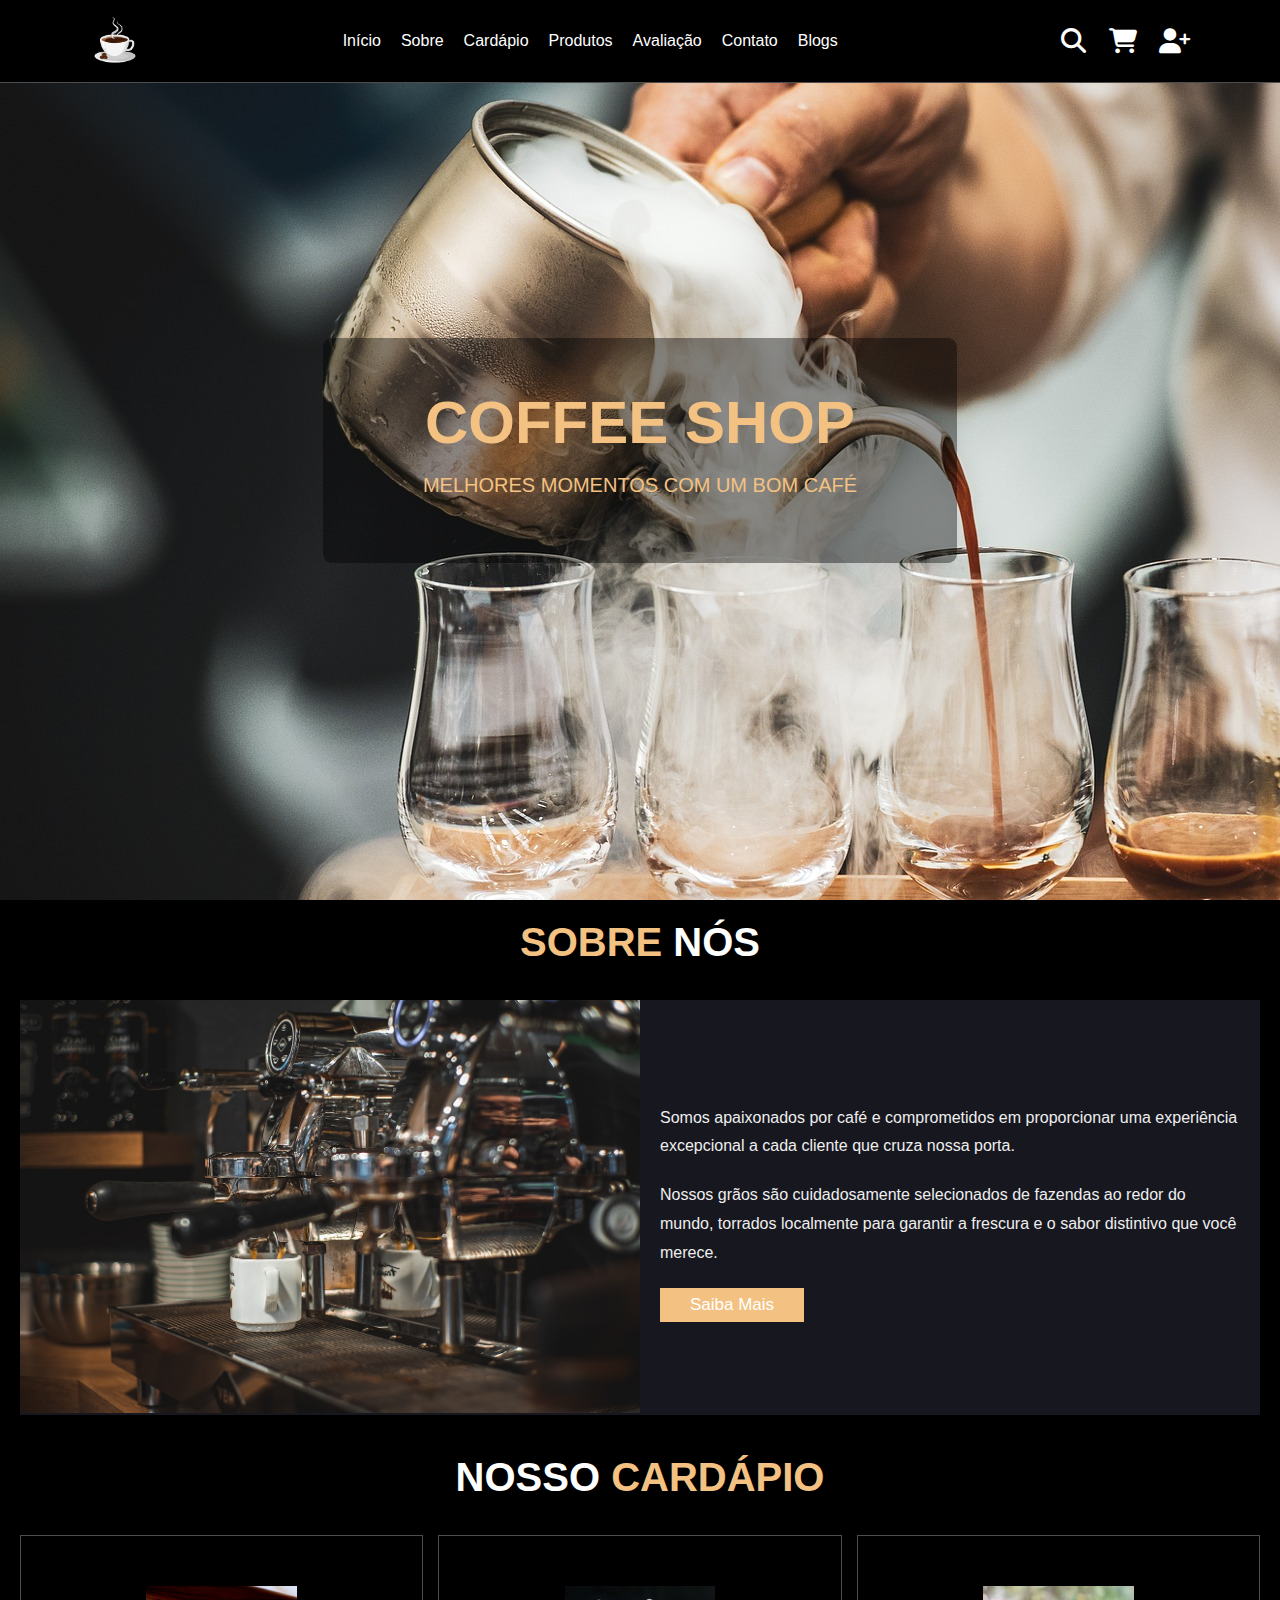
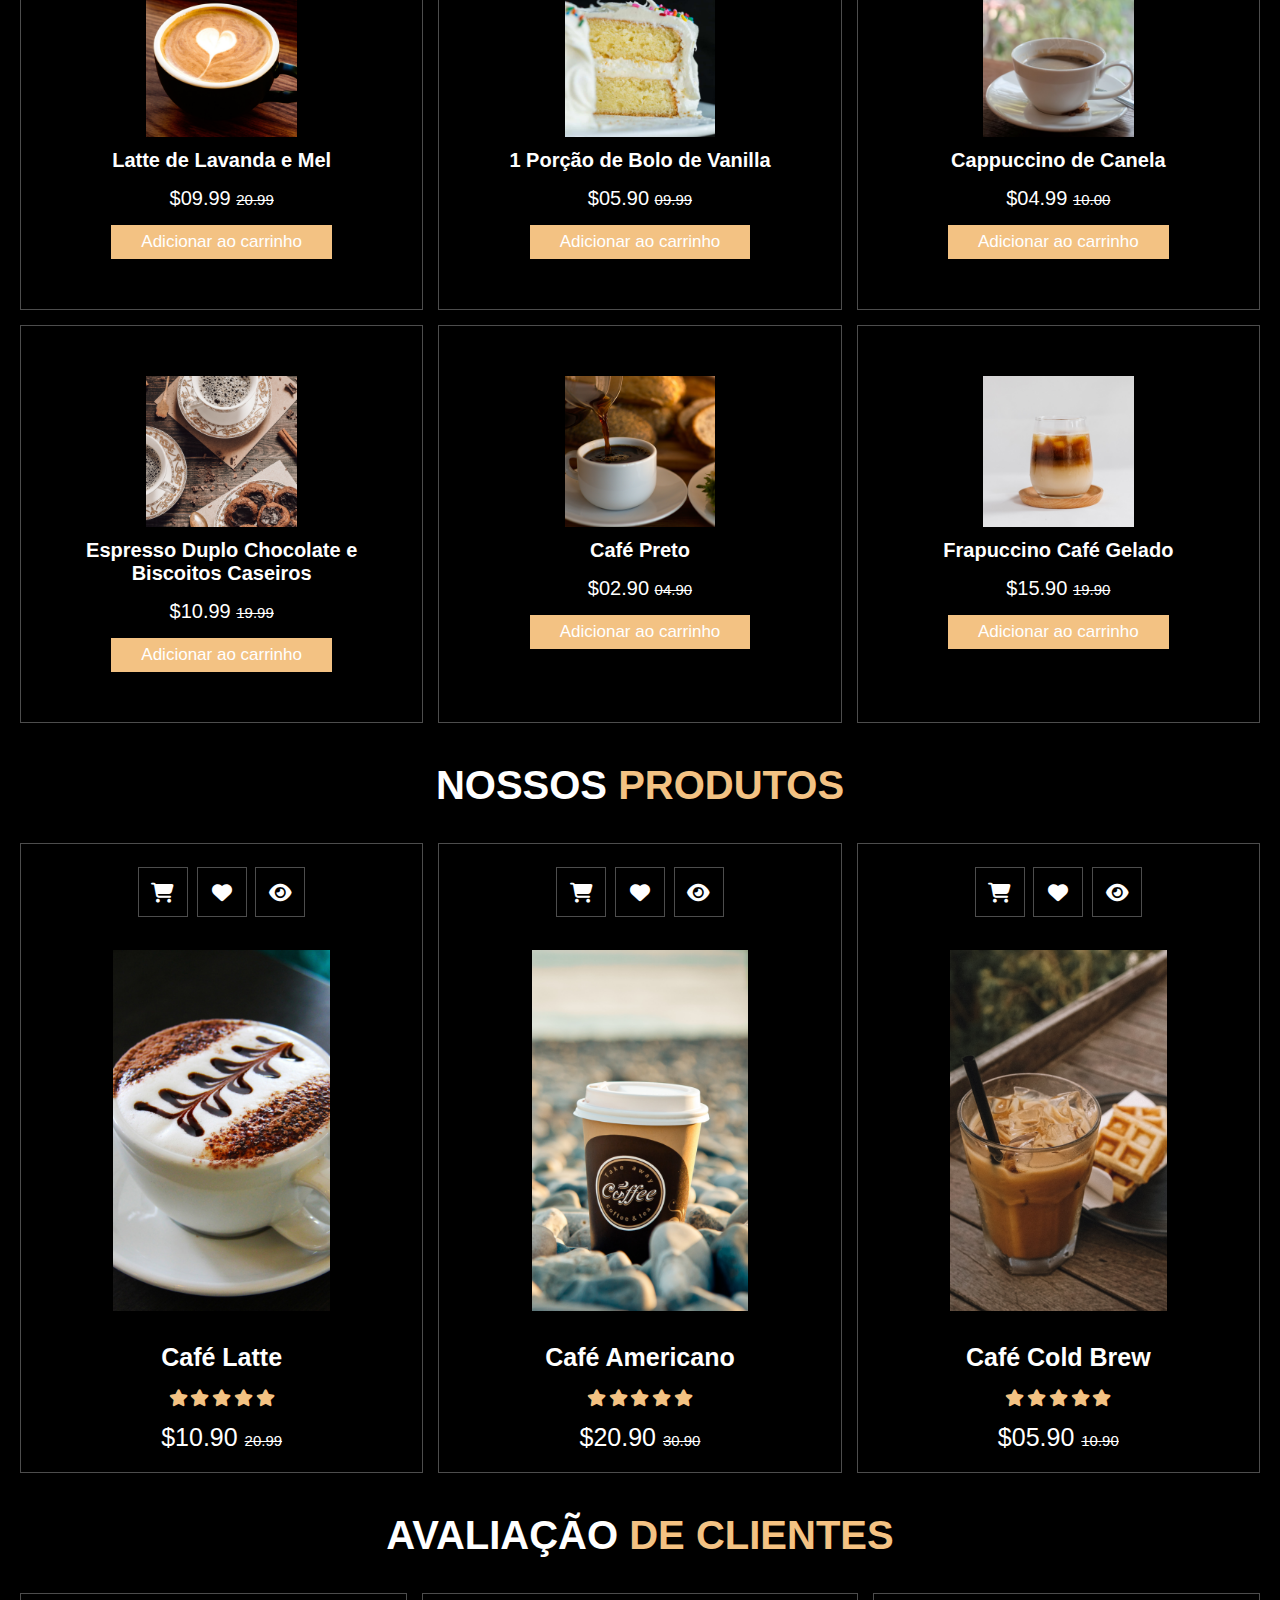
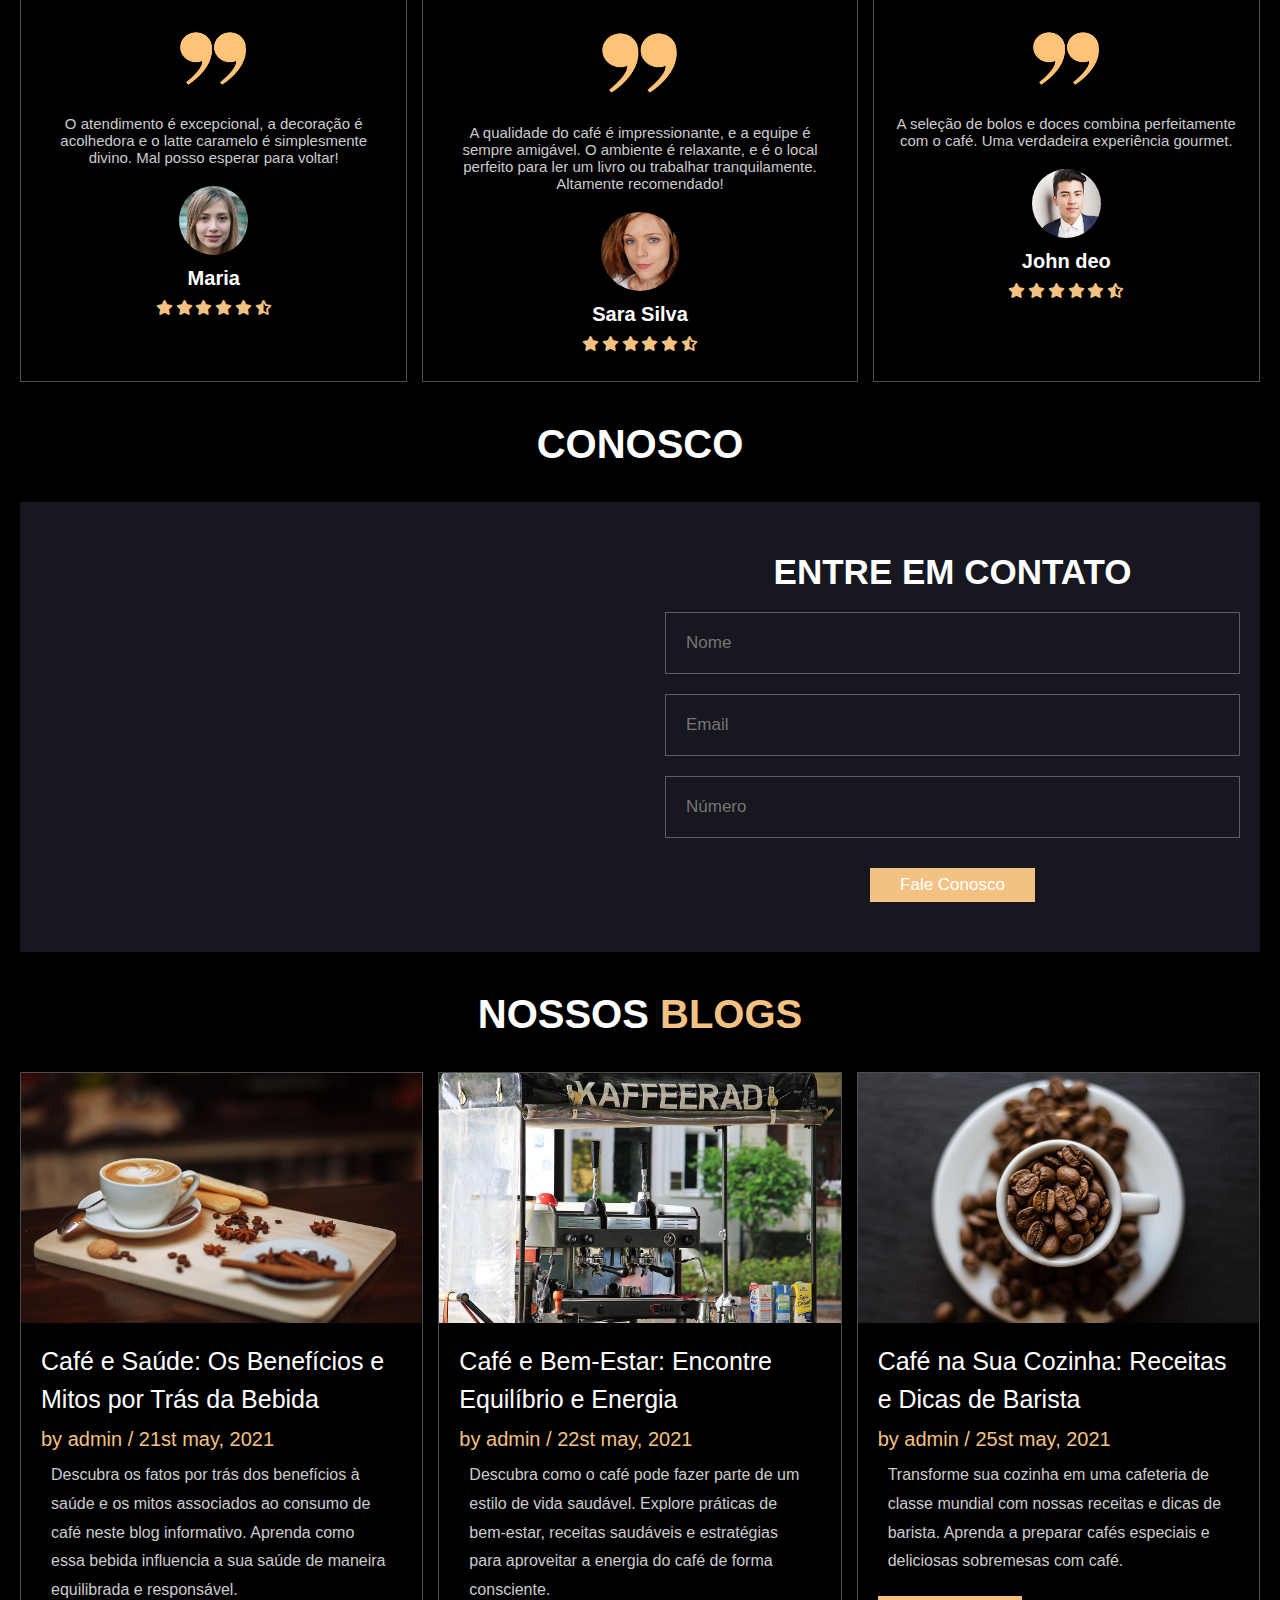
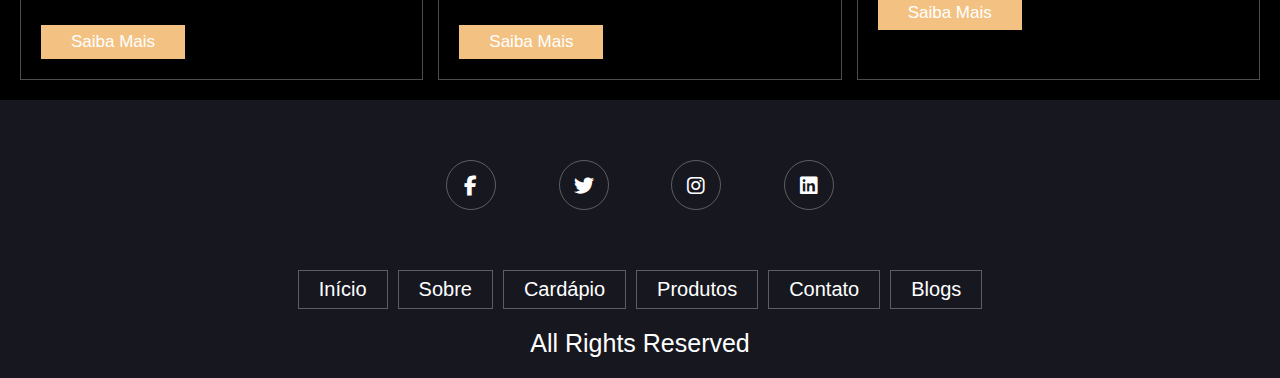
==== CoffeeShopOficial/index.html @ c01f7633 "s" ====
<!DOCTYPE html>
<html lang="en">
<head>
    <meta charset="UTF-8">
    <meta name="viewport" content="width=device-width, initial-scale=1.0">
    <!--font awesome cdn link-->
    <link rel="stylesheet" href="https://cdnjs.cloudflare.com/ajax/libs/font-awesome/6.4.2/css/all.min.css">
      <link rel="stylesheet" href="Style.css">
      <script src="script.js"></script> <!-- precisa ser inicializado antes do cód-->
      <script src="ScriptValidacao.js"></script>
      
    <title>Coffee Shop</title>
  
</head>
<body>
    
    <!--header section starts-->
    <header class="header">
        
       <div class="logo">
        <img src="img/coffeeLogo.png" alt="Coffee Shop">
       </div>

       <nav class="navbar">

         <ul>
            <li><a href="#home">Início</a> </li>
            <li></li><a href="#about">Sobre</a> </li>
            <li>  <a href="#menu">Cardápio</a>  </li>
            <li> </li><a href="#products">Produtos</a> </li>
            <li> <a href="#review">Avaliação</a>  </li>
            <li> </li><a href="#contact">Contato</a>  </li>
            <li><a href="#blogs">Blogs</a>  </li>
            
        </ul>
       
       </nav>

       

       <div class="icons">
       
        <div class="fas fa-search" id="search-btn" onclick="toggleSearch()"></div>

        <div class="fas fa-shopping-cart" id="cart-btn" onclick="toggleCart()" ></div>

        <div class="fa-solid fa-user-plus" id="user-btn" onclick="togglePage()"></div>

        
       
        <div class="fas fa-bars" id="menu-btn" onclick="toggleNavbar()" ></div>
        

        
       </div>

 

       <div class="search-form">
        <input type="search" id="search-box" placeholder="Pesquise aqui...">
        <label for="search-box" class="fas fa-search"></label>
       </div>

     <div class="cart-items-container"> <!-- cart items container begins -->
        <div class="cart-item">
            <span class="fas fa-times"></span>
            
            <div class="content">
                <table>
                    <tr>
                        <td>
                            <img src="img/Design sem nome (10).png" alt="">
                        </td>                    
                    
                    </tr>
                    <tr>
                        <td><h3>1 Porção de Bolo de Vanilla</h3> </td>
                        
                    </tr>
                    <tr>
                        <td><div class="price">$05.90</div></td>
                    </tr>
                </table>
            
              


        
            <span class="fas fa-times"></span>
                    
        </div> 
            
            <div class="content">  
                <table>
                    <tr>
                        <td><img src="img/Design sem nome (11).png" alt=""></td>
                    </tr>
                    <tr>
                        <td><h3>Café Preto</h3></td>
                    </tr>
                    <tr> 
                        <td><div class="price">$02.90</div> </td>
    
                    </tr>
                </table>  
            
       
            <span class="fas fa-times"></span>
        
        
            
            <div class="content">
                <table>
                    <tr>
                        <td><img src="img/Design sem nome (15).png" alt=""> </td>
                    </tr>
                    <tr>
                        <td><h3>Latte de Lavanda e Mel</h3> </td>
                    </tr>
                    <tr>
                        <td><div class="price">$09.99</div> </td>
                    </tr>
                </table>
                
            </div>
        </div>
    
        <!--cart items container ends-->
       </div>

       <div>
        <a href="#" class="btn">Finalizar Compra</a>
       </div>

       
      
    </header>
    <!--header section ends-->

     <!--home section starts-->
     
     <section class="home" id="home">

        <div class="content">
        <h3> Coffee Shop </h3>
        <p>Melhores momentos com um bom café </p>  
        
        </div>

     </section>

     <!--home section ends-->

     <!--about section starts-->
     <section class="about" id="about">
        <h1 class="heading">
            <span>Sobre</span> nós
        </h1>
        <div class="row">
            <div class="image">
                <img src="img/coffee-Shop.jpg" alt="">
            </div>

            <div class="content">
                <p>Somos apaixonados por café e comprometidos em proporcionar uma experiência excepcional a cada cliente que cruza nossa porta.</p>
                <p>Nossos grãos são cuidadosamente selecionados de fazendas ao redor do mundo, torrados localmente para garantir a frescura e o sabor distintivo que você merece.</p>
                <a href="#" class="btn">Saiba Mais</a>
            </div>
        </div>
     </section>
     <!--about section ends-->

     
    <!--menu section starts-->
     <section class="menu" id="menu">
        <h1 class="heading"> Nosso <span>Cardápio</span> </h1>

        <div class="box-container">

          <div class="box">
            <img src="img/Design sem nome (15).png" alt="">
            <h3>Latte de Lavanda e Mel</h3>
            <div class="price">$09.99 <span>20.99</span></div>
            <a href="#" class="btn">Adicionar ao carrinho</a>
          </div> 
          
          <div class="box">
            <img src="img/Design sem nome (10).png" alt="">
            <h3> 1 Porção de Bolo de Vanilla</h3>
            <div class="price">$05.90 <span>09.99</span></div>
            <a href="#" class="btn">Adicionar ao carrinho</a>
          </div>  

          <div class="box">
            <img src="img/Design sem nome (21).png" alt="">
            <h3>Cappuccino de Canela </h3>
            <div class="price">$04.99 <span>10.00</span></div>
            <a href="#" class="btn">Adicionar ao carrinho</a>
          </div>  

          <div class="box">
            <img src="img/Design sem nome (22).png" alt="">
            <h3>Espresso Duplo Chocolate e Biscoitos Caseiros</h3>
            <div class="price">$10.99 <span>19.99</span></div>
            <a href="#" class="btn">Adicionar ao carrinho</a>
          </div>  

          <div class="box">
            <img src="img/Design sem nome (11).png" alt="">
            <h3>Café Preto</h3>
            <div class="price">$02.90 <span>04.90</span></div>
            <a href="#" class="btn">Adicionar ao carrinho</a>
          </div>  

          <div class="box">
            <img src="img/Design sem nome (24).png" alt="">
            <h3>Frapuccino Café Gelado</h3>
            <div class="price">$15.90 <span>19.90</span></div>
            <a href="#" class="btn">Adicionar ao carrinho</a>
          </div>  
        </div>
        </div>
     </section>

     <!--menu section ends-->

     <!--products section starts-->
   <section class="products" id="products">
        <h1 class="heading">nossos <span>produtos</span></h1>
        <div class="box-container">

            <div class="box">
                <div class="icons">
                    <a href="#" class="fas fa-shopping-cart"></a>
                    <a href="#" class="fas fas fa-heart"></a>
                    <a href="#" class="fas fa-eye"></a>
                </div>
                <div class="image">
                    <img src="img/products1.png" alt="">
                </div>
                <div class="content">
                    <h3>Café Latte</h3>
                   
                    <div class="stars">
                        
                            <i class="fas fa-star"></i> 
                            <i class="fas fa-star"></i> 
                            <i class="fas fa-star"></i> 
                            <i class="fas fa-star"></i> 
                            <i class="fas fa-star"></i>
                        
                      
                    </div>
                    <div class="price">$10.90 <span>20.99</span></div>
                </div>
            </div>

            <div class="box">
                <div class="icons">
                    <a href="#" class="fas fa-shopping-cart"></a>
                    <a href="#" class="fas fas fa-heart"></a>
                    <a href="#" class="fas fa-eye"></a>
                </div>
                <div class="image">
                    <img src="img/products2.png" alt="">
                </div>
                <div class="content">
                    <h3>Café Americano</h3>
                   
                    <div class="stars">
                        
                        <i class="fas fa-star"></i> 
                        <i class="fas fa-star"></i> 
                        <i class="fas fa-star"></i> 
                        <i class="fas fa-star"></i> 
                        <i class="fas fa-star"></i>
                    
                  
                </div>
                    <div class="price">$20.90 <span>30.90</span></div>
                </div>
            </div>

            <div class="box">
                <div class="icons">
                    <a href="#" class="fas fa-shopping-cart"></a>
                    <a href="#" class="fas fas fa-heart"></a>
                    <a href="#" class="fas fa-eye"></a>
                </div>
                <div class="image">
                    <img src="img/products3.png" alt="">
                </div>
                <div class="content">
                    <h3>Café Cold Brew</h3>
                   
                    <div class="stars">
                        
                        <i class="fas fa-star"></i> 
                        <i class="fas fa-star"></i> 
                        <i class="fas fa-star"></i> 
                        <i class="fas fa-star"></i> 
                        <i class="fas fa-star"></i>
                    
                  
                </div>
                    <div class="price">$05.90 <span>10.90</span></div>
                </div>
            </div>
            </div>
        </div>

     </section>
     <!--products section ends-->

     <!-- review section starts-->
     <section class="review" id="review">
        <h1 class="heading">Avaliação <span>de clientes</span></h1>
        
        <div class="box-container">
            <div class="box">
            <img src="img/quote1.png" alt="quote">
                <p>O atendimento é excepcional, a decoração é acolhedora e o latte caramelo  é simplesmente divino. Mal posso esperar para voltar!</p>
                <img src="img/review.png" alt="" class="user">
                <h3>Maria</h3>
                <div class="stars">
                    <i class="fas fa-star"></i>
                    <i class="fas fa-star"></i>
                    <i class="fas fa-star"></i>
                    <i class="fas fa-star"></i>
                    <i class="fas fa-star"></i>
                    <i class="fas fa-star-half-alt"></i>
                </div>
            
            </div>

            <div class="box">
                <img src="img/quote1.png" alt="quote">
                    <p> A qualidade do café é impressionante, e a equipe é sempre amigável. O ambiente é relaxante, e é o local perfeito para ler um livro ou trabalhar tranquilamente. Altamente recomendado!</p>
                    <img src="img/review2.png" alt="" class="user">
                    <h3>Sara Silva</h3>
                    <div class="stars">
                        <i class="fas fa-star"></i>
                        <i class="fas fa-star"></i>
                        <i class="fas fa-star"></i>
                        <i class="fas fa-star"></i>
                        <i class="fas fa-star"></i>
                        <i class="fas fa-star-half-alt"></i>
                    </div>
                
                </div>

                <div class="box">
                    <img src="img/quote1.png" alt="quote">
                        <p> A seleção de bolos e doces combina perfeitamente com o café. Uma verdadeira experiência gourmet.</p>
                        <img src="img/review3.png" alt="" class="user">
                        <h3>John deo</h3>
                        <div class="stars">
                            <i class="fas fa-star"></i>
                            <i class="fas fa-star"></i>
                            <i class="fas fa-star"></i>
                            <i class="fas fa-star"></i>
                            <i class="fas fa-star"></i>
                            <i class="fas fa-star-half-alt"></i>
                        </div>
                    
                    </div>
        </div>
     </section>
     <!--review section ends-->

     <!--contact section starts-->
     <section class="contact" id="contact">
        <h1 class="heading"><span>fale</span> conosco</h1>

        <div class="row">
            <iframe class="map" src="https://www.google.com/maps/embed?pb=!1m18!1m12!1m3!1d43048.33287315763!2d-73.83911566593626!3d40 70984192230309!2m3!1f0!2f0!3f0!3m2!1i1024!2i768!4f13.1!3m3!1m2!1s0x89c24fa5d33f083b%3A0xc80b8f06e177fe62!2sNova%20Iorque%2C%20NY%2C%20EUA!5e0!3m2!1spt-PT!2sbr!4v1696735904314!5m2!1spt-PT!2sbr" allowfullscreen="" loading="lazy"></iframe>
            <form id="form" method="post" action="banco.php">

                <h3>entre em contato</h3>
                <div class="inputBox">
                    <span class="fas fa-user"></span>
                    <input type="text" placeholder="Nome" class="inputs required" oninput="nameValidate()" name="name" >
                </div>
                <span class="span-required"> Digite um Nome com mais de 3 caracteres</span>

                <div class="inputBox">
                    <span class="fas fa-envelope"></span>
                    <input type="text" placeholder="Email" class="inputs required" oninput="emailValidate()" name="email" >     
                </div>
                <span class="span-required"> Digite um Email válido</span>

                <div class="inputBox">
                    <span class="fas fa-phone"></span>
                    <input type="text" placeholder="Número" class="inputs required" oninput="numeroValidate()" name="number">
                       
                </div>
                <span class="span-required">Digite um Número válido</span>
                
                <input type="submit" value="Fale Conosco" class="btn" >

            </form>

        </div>



     </section>
     <!--contact section ends-->
     <!--blogs section starts-->
     <section class="blogs" id="blogs">
        <h1 class="heading">nossos <span>blogs</span></h1>

        <div class="box-container">
            <div class="box">

                <div class="image">
                    <img src="img/coffeeImage1.jpg" alt="">
                </div>

                <div class="content">
                    <a href="#" class="title">Café e Saúde: Os Benefícios e Mitos por Trás da Bebida</a>
                    <span>by admin / 21st may, 2021</span>
                    <p>Descubra os fatos por trás dos benefícios à saúde e os mitos associados ao consumo de café neste blog informativo. Aprenda como essa bebida influencia a sua saúde de maneira equilibrada e responsável. </p>
                    <a href="#" class="btn">Saiba Mais</a>
                </div>
            </div>


            <div class="box">
                <div class="image">
                    <img src="img/coffee-wheel-1543158_1280.jpg" alt="">
                </div>
                <div class="content">
                    <a href="#" class="title">Café e Bem-Estar: Encontre Equilíbrio e Energia</a>
                    <span>by admin / 22st may, 2021</span>
                    <p>Descubra como o café pode fazer parte de um estilo de vida saudável. Explore práticas de bem-estar, receitas saudáveis e estratégias para aproveitar a energia do café de forma consciente.</p>
                    <a href="#" class="btn">Saiba Mais</a>
                </div>
            </div>

            <div class="box">
                <div class="image">
                    <img src="img/coffeeImage.jpg" alt="">
                </div>
                <div class="content">
                    <a href="#" class="title">Café na Sua Cozinha: Receitas e Dicas de Barista</a>
                    <span>by admin / 25st may, 2021</span>
                    <p>Transforme sua cozinha em uma cafeteria de classe mundial com nossas receitas e dicas de barista. Aprenda a preparar cafés especiais e deliciosas sobremesas com café. </p>
                    <a href="#" class="btn">Saiba Mais</a>
                </div>
            </div>

        </div>
     </section>

     <!--blogs section ends-->

     <!--footer section starts-->
     <section class="footer">
        <div class="share">
            <a href="https://pt-br.facebook.com/StarbucksBrasil/" class="fab fa-facebook-f"></a>
            <a href="https://twitter.com/Starbucks" class="fab fa-twitter"></a>
            <a href="https://www.instagram.com/starbucksbrasil/" class="fab fa-instagram"></a>
            <a href="https://www.linkedin.com/company/starbucks/" class="fab fa-linkedin"></a>
            
            
        </div>

        <div class="links">
            <a href="#">Início</a>
            <a href="#">Sobre</a>
            <a href="#">Cardápio</a>
            <a href="#">Produtos</a>
            <a href="#">Contato</a>
            <a href="#">Blogs</a>
            
        </div>
        <div class="credit"> All Rights Reserved</div>
     </section>
     <!--footer section ends-->
</body>




</html>
---- CoffeeShopOficial/Style.css ----
:root{
    --main-color: #f3c283;
    --black: #17171f;
    --bg: #000000;
    --border: .1rem solid rgba(255,255,255,.3)

    /* RGBA (o A é a opacidade da cor, ou seja, é declarado de 0 a 1) */
}

*{
    font-family: 'Roboto', sans-serif;
    margin: 0; padding: 0;
    box-sizing: border-box; /*define como a largura e a altura dos elementos são calculadas */

    outline: none; border: none;
    text-decoration: none; /*Remove sublinhados de links */

    transition: .2s linear;
} /* vai selecionar todos os elementos e os elementos secundários como um todo */

  @import url('https://fonts.googleapis.com/css2?family=Montserrat:ital,wght@0,100;0,200;0,300;0,500;0,600;0,700;0,800;0,900;1,100;1,200;1,300;1,400;1,500;1,600;1,700;1,800;1,900&family=Roboto:ital,wght@0,100;0,300;0,400;0,500;0,700;0,900;1,100;1,300;1,400;1,500;1,700;1,900&display=swap');

  html {
    font-size: 62.5%;  /* Define o tamanho da fonte base para 62.5% do tamanho padrão (1rem = 10px) */
    overflow-x: hidden; /* Esconde a barra de rolagem horizontal */
    scroll-padding-top: 9rem; /* Define o espaçamento superior ao rolar para 9rem (útil para links ancorados) */
    scroll-behavior: smooth; /* Adiciona um efeito de rolagem suave */
}
/*Vai selecionar somente o elemento html*/


html::-webkit-scrollbar {
    width: .8rem; /* Define a largura da barra de rolagem */
}

html::-webkit-scrollbar-track {
    background: transparent; /* Define o plano de fundo da trilha da barra de rolagem como transparente */
}

html::-webkit-scrollbar-thumb {
    background: #f3c283; /* Define a cor de fundo do botão da barra de rolagem */
    border-radius: 5rem; /* Adiciona bordas arredondadas ao botão da barra de rolagem */
}

body{
    background: var(--bg);
}
section{
    padding: 2rem;
}
/*TITULOS*/

.heading{
    text-align: center;
    color: #fff;
    text-transform: uppercase;
    padding-bottom: 3.5rem;
    font-size: 4rem;
}
.heading span{
    color: var(--main-color);
    text-transform: uppercase;
}

/* BUTTON */
.btn {
    margin-top: 10px;  /* Adiciona uma margem superior de 10 pixels */
    display: inline-block;  /* Define o elemento como um bloco em linha */
    padding: 7px 30px;  /* Adiciona espaçamento interno de 7 pixels no 
    topo/fundo e 30 pixels nos lados */
    font-size: 1.7rem;  /* Define o tamanho da fonte como 1.7 rem */
    color: #fff;  /* Define a cor do texto como branco */
    background: var(--main-color);  /* Usa uma variável CSS para definir a cor de fundo */
    cursor: pointer;  /* Altera o cursor para indicar que é clicável */
 }
 
 .btn:hover {
     letter-spacing: .2rem;  /* Adiciona espaçamento entre as letras quando o mouse está sobre o botão */
     background: #000000;
 }
/* HEADER - CABEÇALHO */

.header{
    background: var(--bg);
    display: flex;
    align-items:center;
    justify-content: space-between; 
    padding: 1.5rem 7%;
    border-bottom: var(--border);
    position: fixed;
    top:0; left:0; right:0;
    z-index: 1000;
}

/* acontece que como eu estou referenciando o HEADER primeiro, então a img vai pegar 3% do total da largura relativo do CONTAINER PAI, por isso ficou largo.
mas se for PX, vai ser só em pixels, então vai ser somente a area da imagem mesmo, só em uma area.
width: 3%;*/

.header .logo img {
    width: 50px;
}

.header .navbar a {
    margin:0 1rem;
    font-size: 1.6rem;
    color: #fff;
}
.header .navbar ul{
    display: flex;
}

.header .navbar ul li{
    display: flex;
}
.header .navbar a:hover {
    color: var(--main-color);
    border-bottom: .1rem solid var(--main-color);
    padding-bottom: .5rem;
}

.header .icons div{
    color: #fff;
    cursor: pointer;
    font-size: 2.5rem;
    margin-left: 2rem;
}

.header .icons div:hover {
    color:var(--main-color);
}

.header .search-form.active{
    transform: scaleY(1);
}
.header .search-form input{
    height: 100%;
    width: 100%;
    font-size: 1.6rem;
    color: var(--black);
    padding:1rem;
    text-transform: none;
}

.header .search-form label{
    cursor: pointer;
    font-size: 2.2rem ;
    margin-right: 1.5rem;
    color:var(--black);
}
.header .search-form label:hover{
    color: var(--main-color);

}

.header.cart-item img{
    width: 100px;
}

.header .cart-items-container{
    position: absolute;
    top:100%; right: -100%;
    height: calc(100vh - 9.5rem);
    width: 35rem;
    background: #fff;
    padding: 0 1.5rem;

}

.header .cart-items-container.active {
    right:0;
}

.header .cart-items-container .cart-item{
    position: relative;
    margin: 2rem 0;
    align-items: center;
    gap: 1.5rem;
}

.header .cart-items-container .cart-item .fa-times {
    position: absolute;
    top: 1rem; right: 1rem;
    font-size: 2rem;
    cursor: pointer;
    color: var(--black);
}

.header .cart-items-container .cart-item .fa-times:hover {

 color: var(--main-color);

}
.header .cart-items-container .cart-item img{
    height: 7rem;
}

.header .cart-items-container .cart-item .content h3{
    font-size: 2rem;
    color: var(--black);
    padding-bottom: .5rem;
}

.header .cart-items-container .cart-item .content .price{
    font-size: 2rem;
    color: var(--main-color);
    padding-bottom: .5rem;
}

.header .cart-items-container .btn{
    width: 100%;
    text-align: center;
}

#menu-btn{
    display: none;
}

.header .search-form{
    position: absolute;
    top: 115%; right: 7%;
    background: #fff;
    width: 50rem;
    height: 5rem;
    display: flex;
    align-items: center;
    transform: scaleY(0);
    transform-origin: top;
    
    
}
/*HEADER ENDS */

/* HOME STARTS */
.home {
    background-position: left;  /* Define a posição do plano de fundo à esquerda */
    justify-content: center;    /* Centraliza os itens horizontalmente */
    text-align: center;         /* Centraliza o texto dentro do contêiner */
    min-height: 100vh;          /* Define a altura mínima como 100% da altura da viewport */
    display: flex; /* Usa o modelo de layout flexbox */
    align-items: center;        /* Centraliza os itens verticalmente */
    background: url(img/barista-5055060_1920.jpg);  /* Define a imagem de fundo */
    block-size: cover;          /* Usa a propriedade cover para cobrir completamente o contêiner */
}

.home .content {
    background: rgba(0, 0, 0, 0.4);   /* Define um fundo com uma cor preta semitransparente */
    border-radius: 0.9rem;            /* Adiciona bordas arredondadas ao contêiner */
    padding-top: 50px;                /* Espaçamento superior de 50 pixels */
    padding-right: 100px;               /* Espaçamento direito de 30 pixels */
    padding-bottom: 50px;             /* Espaçamento inferior de 50 pixels */
    padding-left: 100px;                /* Espaçamento esquerdo de 70 pixels */
    max-width: 70rem;                 /* Define a largura máxima do contêiner como 70 rem */
}

.home.content p{
    font-size: 1.5rem;
}


.home .content h3{
    font-size: 6rem;
    text-transform: uppercase;
    color: var(--main-color);
   
    
}
.home .content span{
    font-size: 6rem;
    text-transform: uppercase;
    color: #f3c283;
   
    
}

.home .content p{
    font-size: 2rem;
    font-weight: lighter;
    line-height: 1.8;
    padding:1rem 0;
    text-transform:uppercase;
    color: var(--main-color);
    
}

.home .content .p span{
    font-size: 2rem;
    font-weight: lighter;
    line-height: 1.8;
    padding:1rem 0;
    text-transform:uppercase;
    color: #000000;
    
}
/* HOME ENDS */


.review .box-container .box img{
    width: 10%;
} 

/*media queries */

.row img{
    width: 50%;
}

.about .row {
    display: flex;
    align-items: center;
    background:var(--black);
    flex-wrap: wrap;
}
.about .row .image{
    flex: 1 1 45rem;
}
.about .row img{
    width: 100%;
}
.about .row .content{
    flex: 1 1 45rem;
    padding: 2rem;
}
.about .row .content h3{
    font-size: 3rem;
    color: #fff;
}
.about .row .content p{
    font-size: 1.6rem;
    color: #eee;
    padding: 1rem 0;
    line-height: 1.8;
}
.menu .box-container {
    display: grid;
    grid-template-columns: repeat(auto-fit,minmax(30rem,1fr));
    gap:1.5rem;
}
.menu .box-container .box{
    padding:5rem;
    text-align:center;
    border:var(--border);

}



.box-container .box img {
    width: 50%;
}
.menu .box-container .box h3{
    color: #fff;
    font-size: 2rem;
    padding:1rem 0;

}
.menu .box-container .box .price{
    color: #fff;
    font-size: 2rem;
    padding: .5rem 0;
    
}
.menu .box-container .box span{
    font-size: 1.5rem;
    text-decoration: line-through;
    
    
}

.menu .box-container .box:hover > *{
    color:#fff;
}
.products .box-container .box img{
    width: 60%;
    padding-top: 30px;
}
.products .box-container{
    display: grid;
    grid-template-columns: repeat(auto-fit,minmax(30rem,1fr));
    gap:1.5rem;
}
.products .box-container .box {
    text-align: center;
    border: var(--border);
    padding: 2rem;
}
.products .box-container .box .icons a{
    height: 5rem;
    width: 5rem;
    line-height: 5rem;
    font-size: 2rem;
    border:var(--border);
    color:#fff;
    margin: .3rem;


}
.products .box-container .box .icons a:hover{
    background: var(--main-color);
}
.products .box-container .box .icons .image{
    padding:2.5rem 0;
}
.products .box-container .box .icons .image img{
    height:25rem;
    
}
.products .box-container .box .content h3{
    color: #fff;
    padding-top: 30px;
    font-size:2.5rem;
}
.stars ul{
    display: flex;
    list-style-type: none;
    align-items: center;
    justify-items: center;
    margin-left: 11.8rem;
    


}
.products .box-container .box .content .stars {
    padding: 1.7rem;
}

.products .box-container .box .content .stars i{
    font-size: 1.7rem;
    color: var(--main-color);
}
.products .box-container .box .content .price{
    color:#fff;
    font-size: 2.5rem;
}

.products .box-container .box .content .price span{
    text-decoration: line-through;
    font-weight: lighter;
    font-size: 1.5rem;
}
.review .box-container .box img{
    width: 20%;
}
.review .box-container{
    display: flex;
    grid-template-columns: repeat(auto-fit,minmax(30rem,1fr));
    gap:1.5rem;
}
.review .box-container .box{
    border: var(--border);
    text-align: center;
    padding:3rem 2rem;
}
.review .box-container .box p{
    font-size:1.5rem;
    line-height:center;
    color: #ccc;
    padding: 2rem 0;
}
.review .box-container .box .user{
    
    border-radius: 50%;
    object-fit:cover ;
}
.review .box-container .box h3{
    padding: 1rem 0;
    font-size: 2rem;
    color: #fff;
}
.review .box-container .box .stars i{
    
    font-size: 1.5rem;
    color: var(--main-color);
}
.contact .row{
    display: flex;
    align-items: center;
    background:var(--black);
    flex-wrap: wrap;
    gap:1rem;
}
.contact .row .map{
    flex:1 1 45rem;
    width:100%;
    object-fit: cover;
}
.contact .row form{
    flex:1 1 45rem;
}
.contact .row{
    display: flex;
    align-items: center;
    background: var(--black);
    flex-wrap: wrap;
    gap:1rem;
}
.contact .row .map{
    flex:1 1 45rem;
    width:100%;
    object-fit:cover;
}
.contact .row form{
    flex:1 1 45rem;
    padding:5rem 2rem;
    text-align:center;
}
.contact .row form h3{
    text-transform: uppercase;
    font-size:3.5rem;
    color:#fff;
    text-align: center;
}
.contact .row form .inputBox{
    display: flex;
    align-items:center;
    margin-top: 2rem;
    margin-bottom: 2rem;
    background: var(--black);
    border: var(--border);

}
.contact .row form .inputBox span{
    color:#fff;
    font-size: 2rem;
    padding-left: 2rem;
}
.contact .row form .inputBox input{
    width:100%;
    padding: 2rem;
    font-size:1.7rem;
    color: #fff;
    text-transform: none;
    background: none;
}

.contact span{
    display:none;
    font-size: medium;
    color: red;
    
}

.blogs .box-container .box img{
    width: 100%;
}


.blogs .box-container{
    display: grid;
    grid-template-columns: repeat(auto-fit,minmax(30rem,1fr));
    gap:1.5rem;
}

.blogs .box-container .box{
    border:var(--border);
}

.blogs .box-container .box .image{
    height: 25rem;
    overflow: hidden;
    width: 100%;
}

.blogs .box-container .box:hover .image img{
    transform: scale(0.9); /*dentro de qualquer parte do box a imagem aumenta*/
}
.blogs .box-container .box .content{
    padding:2rem;

}
.blogs .box-container .box .content .title{
    font-size: 2.5rem;
    line-height: 1.5;
    color:#fff;
}
.blogs .box-container .box .content .title:hover{
    color:var(--main-color);
}
.blogs .box-container .box .content span{
    color:var(--main-color);
    display: block;
    padding-top: 1rem;
    font-size: 2rem;

}
.blogs .box-container .box .content p{
   font-size:1.6rem ; 
   line-height: 1.8;
   color:#ccc;
   padding: 1rem;
}

.footer{
    background:var(--black);
    text-align: center;
}
.footer .share {
    padding: 1rem 0;

}
.footer .share a{
    height: 5rem;
    width: 5rem;
    line-height: 5rem;
    font-size: 2rem;
    color: #fff;
    border:var(--border);
    margin:3rem;
    border-radius: 50%;
}
.footer .share a:hover{
    background-color: var(--main-color);
}
.footer .links{
    display: flex;
    justify-content: center;
    flex-wrap: wrap;
    padding: 2rem 0;
    gap: 1rem;
}
.footer .links a{
    padding: .7rem 2rem;
    color: #fff;
    border: var(--border);
    font-size: 2rem;
    
}
.footer .links a:hover{
   background: var(--main-color); 
}

.footer .credit{
    font-size: 2.5rem;
    color: #fff;
    font-weight: lighter;
}

/* como a tela vai se comportar em telas de 900 pxs ou menos */
@media (max-width: 900px) {

    .home{
    min-height: 100vh;
    display: flex;
    align-items: center;
    background: url(img/barista-5055060_1920.jpg) no-repeat;
    block-size:cover ;
}

    #menu-btn {
        display: inline-block;
    }

    .header .navbar {
        position: absolute;
        top: 100%;
        right:-100%;
        background: #fff;
        width: 30rem;
        height: calc(100vh - 9.5rem);
        
    }
    
.header .navbar ul{
    display: list-item;
    list-style-type: none;
}

    section{
        padding: 2rem;
    }
    p{
        color:#fff;
    }
    
    .header .navbar.active{
        right: 0;
    }

    .header .navbar a {
        color: var(--black);
        display: block;
        margin: 1.5rem;
        padding: .5rem;
        font-size: 2rem;
    }

    .header .navbar a {
            color: var(--black);
            display: block;
            margin: 1.5rem;
            padding: .5rem;
            font-size: 2rem;
        }

    .row img{
        width: 0%;
    }

    .products .box-container .box img{
        width: 40%;
    }

    .blogs .box-container .box img{
        width: 20%;
    }

    .blogs .box-container{
        display: grid;
        grid-template-columns: repeat(auto-fit,minmax(30rem,1fr));
        gap:1.5rem;
    }

    .blogs .box-container .box{
        border:var(--border);
    }

    .blogs .box-container .box .image{
        height: 25rem;
        overflow: hidden;
        width: 100%;
    }

    .blogs .box-container .box:hover .image img{
        transform: scale(1.0);
    }
    .blogs .box-container .box .content{
        padding:2rem;

    }
    .blogs .box-container .box .content .title{
        font-size: 2.5rem;
        line-height: 1.5;
        color:#fff;
    }
    .blogs .box-container .box .content .title:hover{
        color:var(--main-color);
    }

    .blogs .box-container .box img{
        width: 100%;
    }
    .stars ul{
        display: flex;
        list-style-type: none;
        align-items: center;
        justify-items: center;
        margin-left: 20rem;
        


    }

    /* diferente do tutorial, vou utilizar o botao para poder ativar a funcao. inicialmente era somente utilizando o icon, mas não esta dando certo*/



}
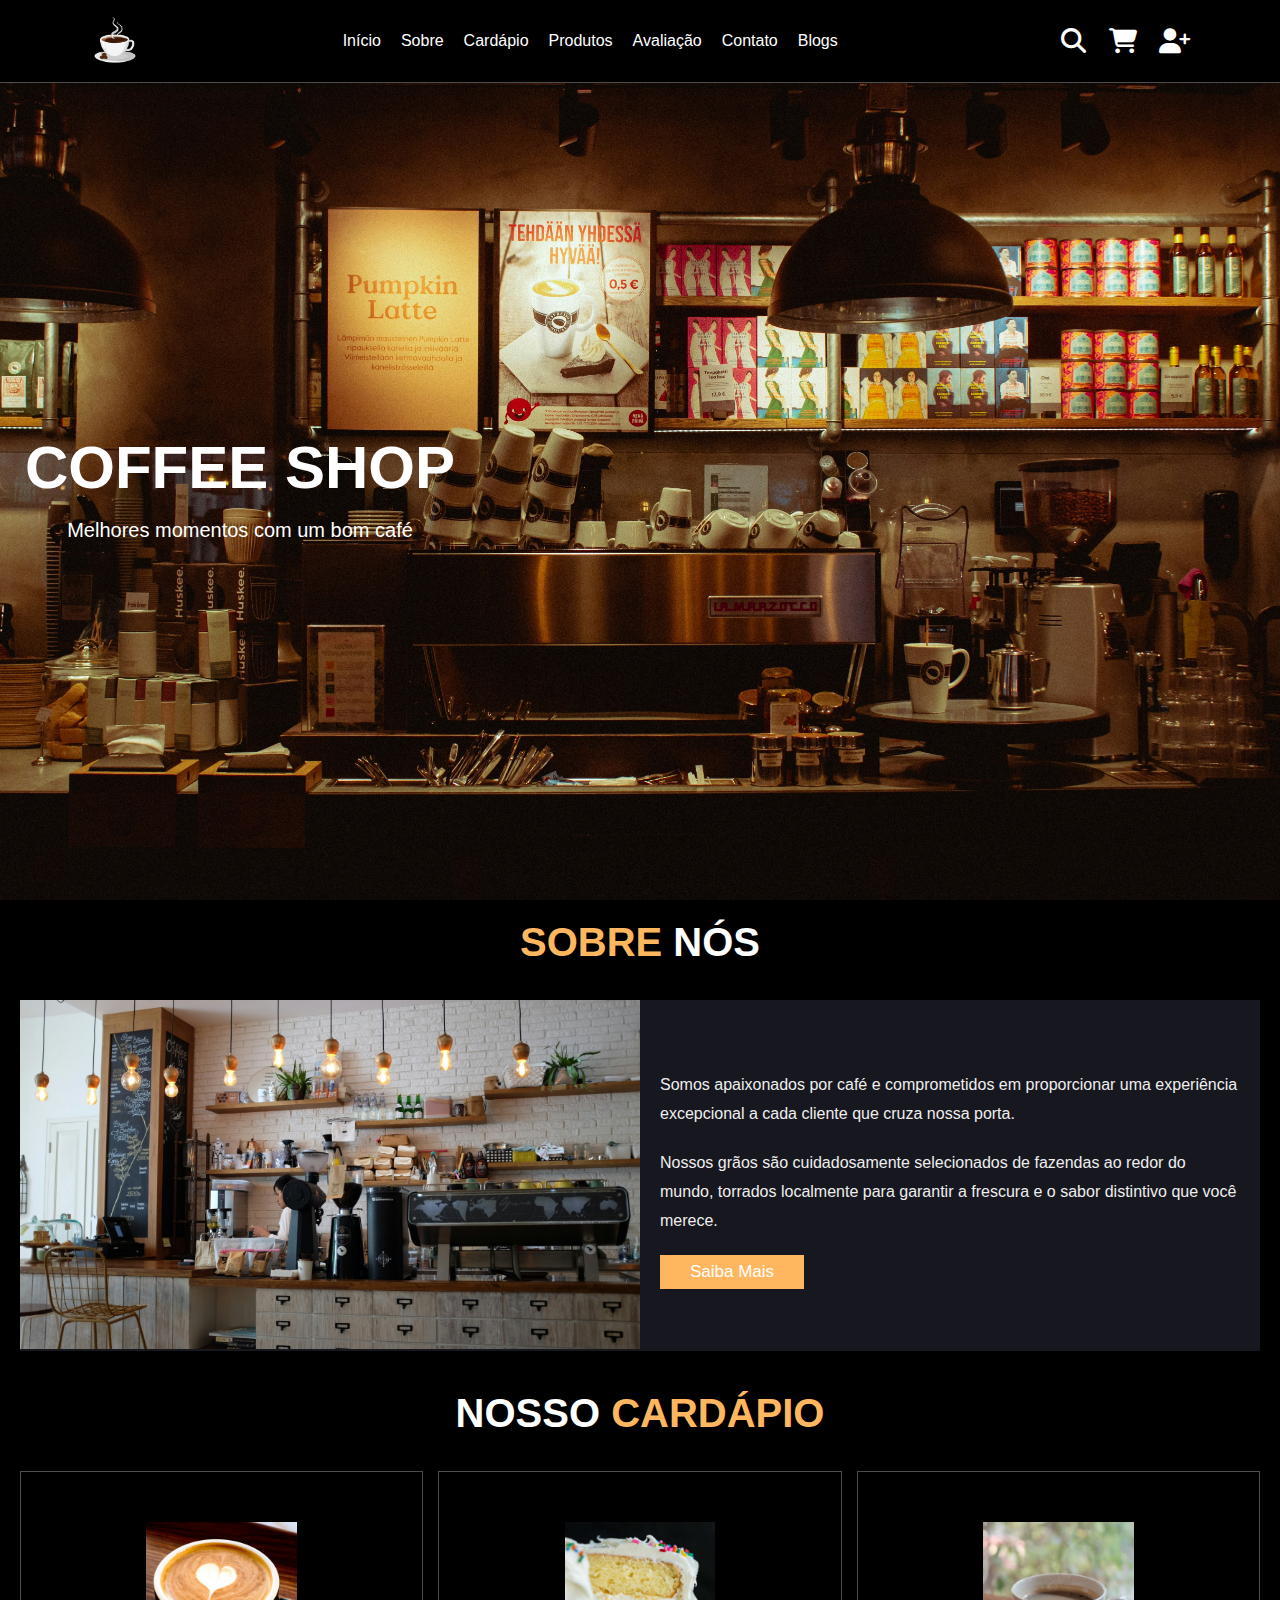
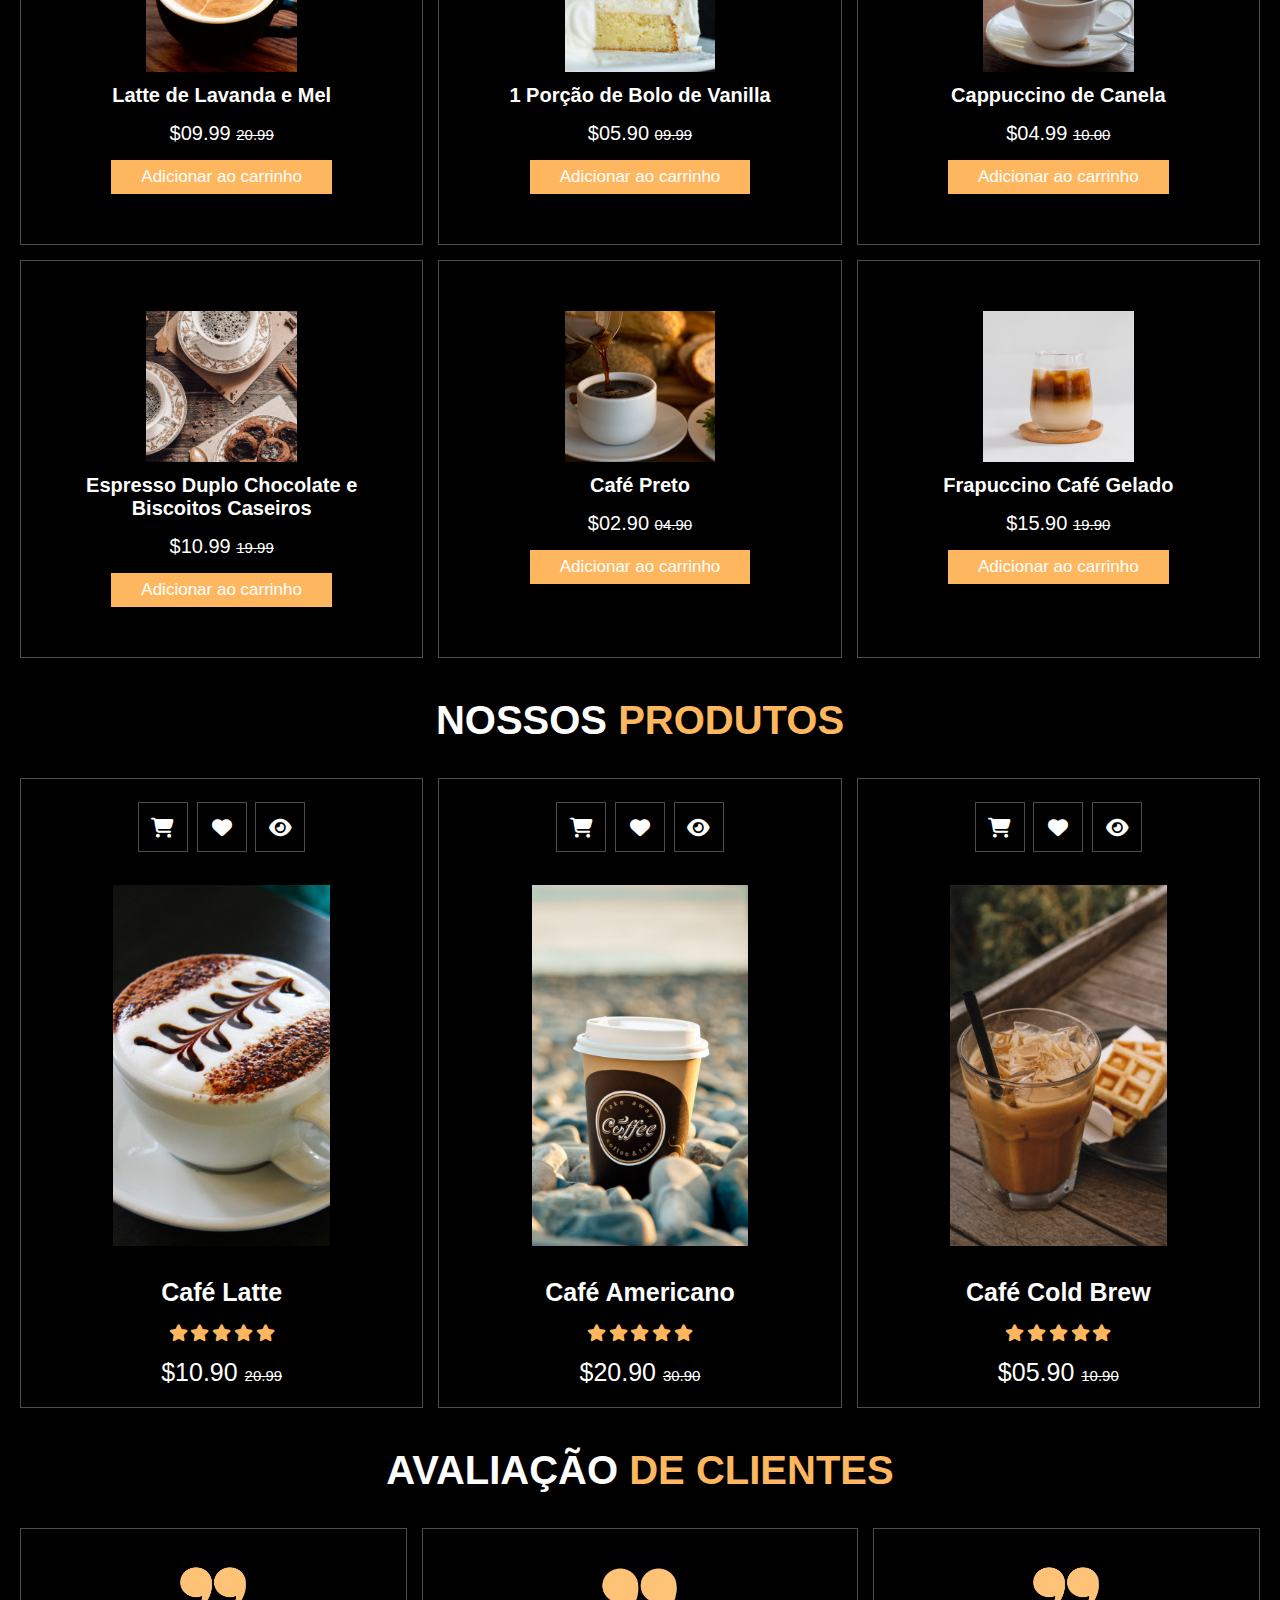
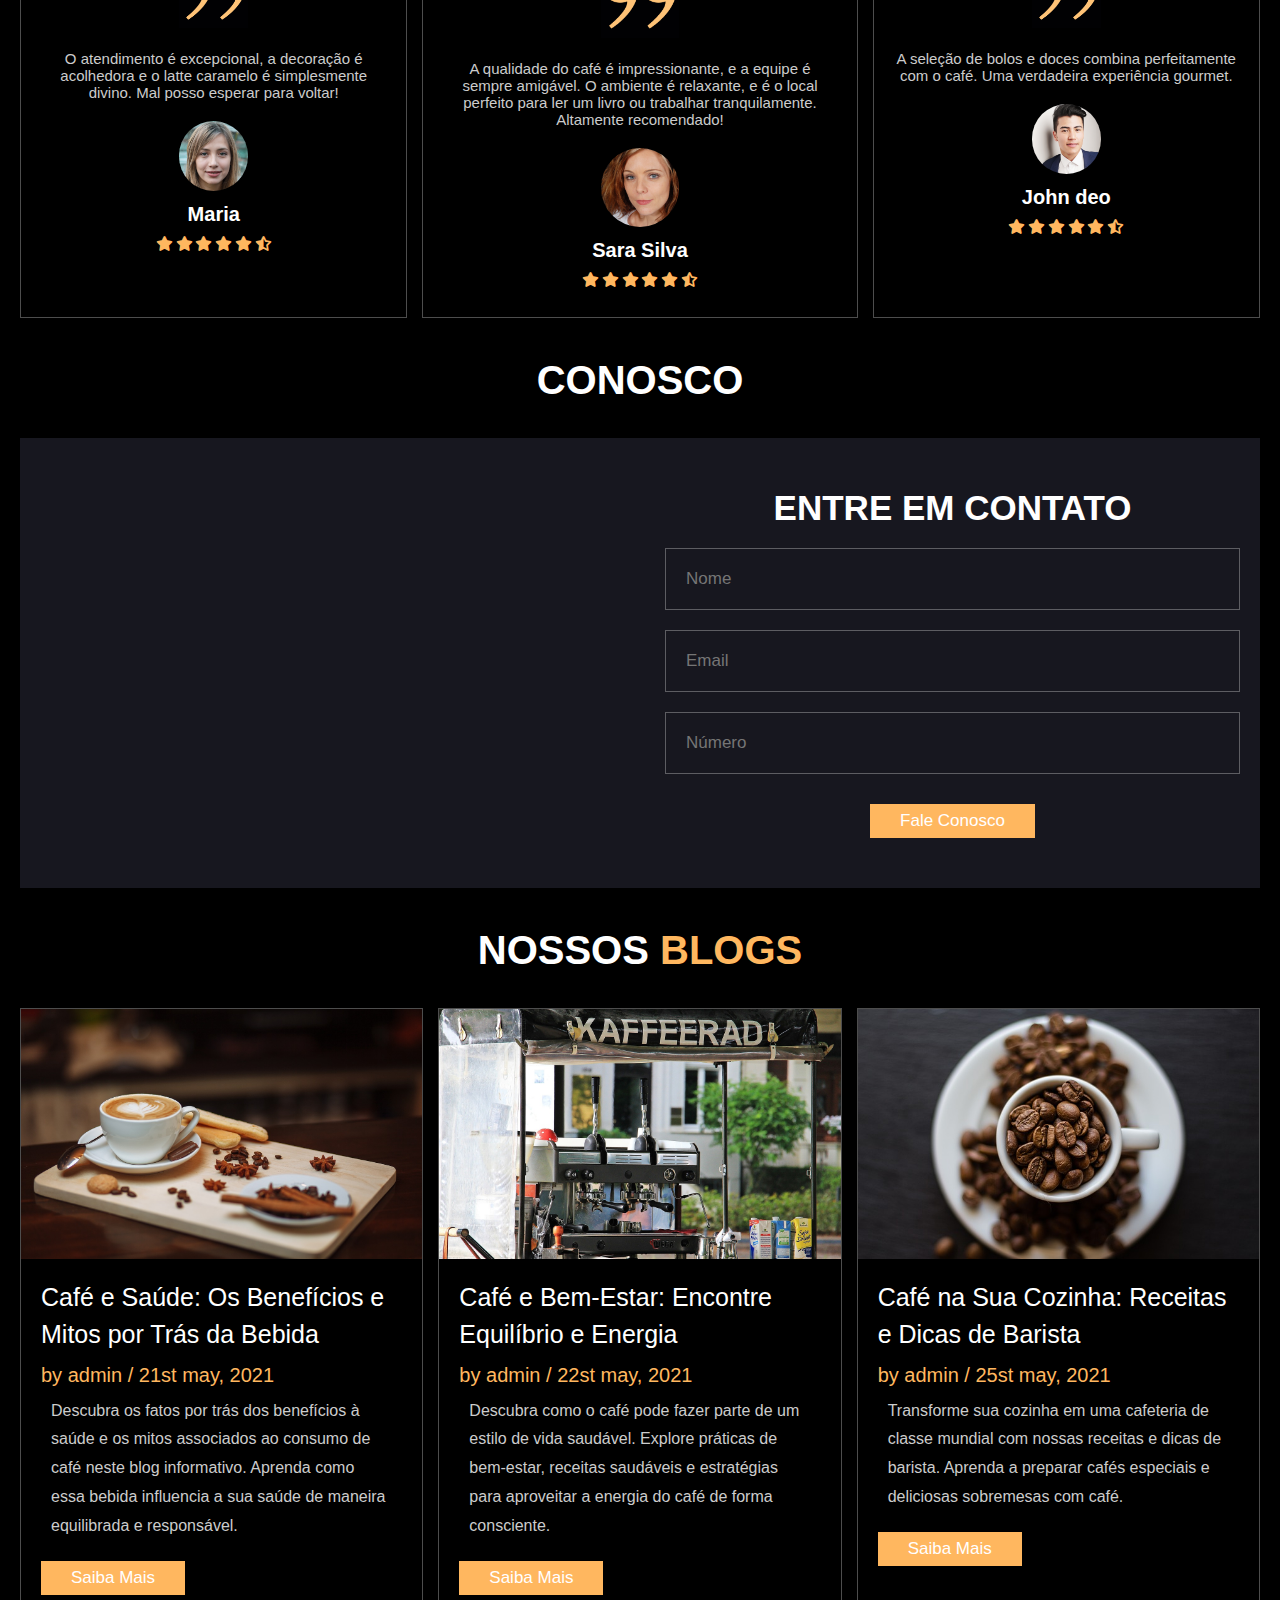
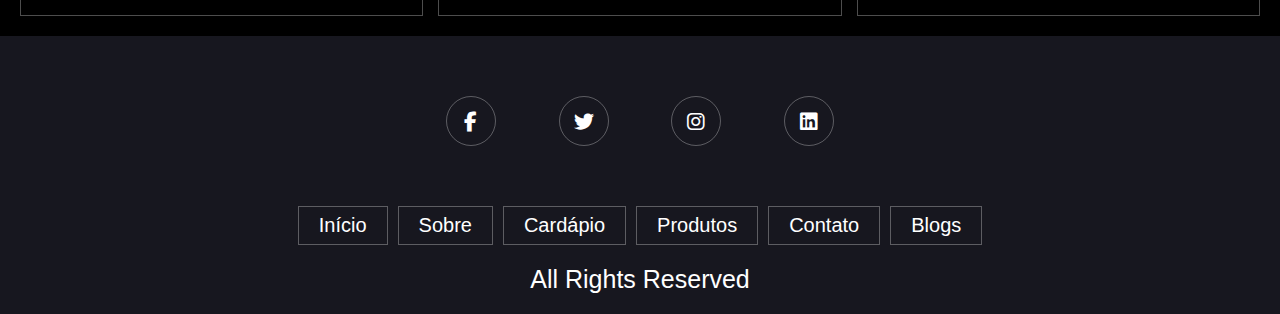
==== commit 4a07ea40: "changes on the design" ====
--- a/CoffeeShopOficial/index.html
+++ b/CoffeeShopOficial/index.html
@@ -159,6 +159,8 @@
         <div class="row">
             <div class="image">
                 <img src="img/coffee-Shop.jpg" alt="">
+
+             
             </div>
 
             <div class="content">
--- a/CoffeeShopOficial/Style.css
+++ b/CoffeeShopOficial/Style.css
@@ -1,5 +1,5 @@
 :root{
-    --main-color: #f3c283;
+    --main-color: #ffb75f;
     --black: #17171f;
     --bg: #000000;
     --border: .1rem solid rgba(255,255,255,.3)
@@ -232,25 +232,27 @@
 
 /* HOME STARTS */
 .home {
-    background-position: left;  /* Define a posição do plano de fundo à esquerda */
+    background-position:center;  /* Define a posição do plano de fundo à esquerda */
     justify-content: center;    /* Centraliza os itens horizontalmente */
     text-align: center;         /* Centraliza o texto dentro do contêiner */
-    min-height: 100vh;          /* Define a altura mínima como 100% da altura da viewport */
+    min-height: 100vh; 
+              /* Define a altura mínima como 100% da altura da viewport */
     display: flex; /* Usa o modelo de layout flexbox */
-    align-items: center;        /* Centraliza os itens verticalmente */
-    background: url(img/barista-5055060_1920.jpg);  /* Define a imagem de fundo */
-    block-size: cover;          /* Usa a propriedade cover para cobrir completamente o contêiner */
-}
-
-.home .content {
-    background: rgba(0, 0, 0, 0.4);   /* Define um fundo com uma cor preta semitransparente */
-    border-radius: 0.9rem;            /* Adiciona bordas arredondadas ao contêiner */
-    padding-top: 50px;                /* Espaçamento superior de 50 pixels */
-    padding-right: 100px;               /* Espaçamento direito de 30 pixels */
-    padding-bottom: 50px;             /* Espaçamento inferior de 50 pixels */
-    padding-left: 100px;                /* Espaçamento esquerdo de 70 pixels */
-    max-width: 70rem;                 /* Define a largura máxima do contêiner como 70 rem */
-}
+    align-items: center;
+        /* Centraliza os itens verticalmente */
+    object-fit: cover;
+   /* Define a imagem de fundo */
+    block-size: cover;         
+ 
+    height: auto;
+    
+}
+
+.home {
+ 
+    background: url('img/background.jpg') no-repeat center center;
+    background-size: cover;
+  }
 
 .home.content p{
     font-size: 1.5rem;
@@ -260,14 +262,19 @@
 .home .content h3{
     font-size: 6rem;
     text-transform: uppercase;
-    color: var(--main-color);
+    color:#ffffff;
+    position: relative;
+    align-items: center;
+    justify-content: center;
+    padding-right: 800px;
+    padding-top: 90px;
    
     
 }
 .home .content span{
     font-size: 6rem;
     text-transform: uppercase;
-    color: #f3c283;
+    color: #ccc;
    
     
 }
@@ -277,8 +284,13 @@
     font-weight: lighter;
     line-height: 1.8;
     padding:1rem 0;
-    text-transform:uppercase;
-    color: var(--main-color);
+
+    color: #ffffff;
+    position: relative;
+    align-items: center;
+    justify-content: center;
+    padding-right: 800px;
+   
     
 }
 
